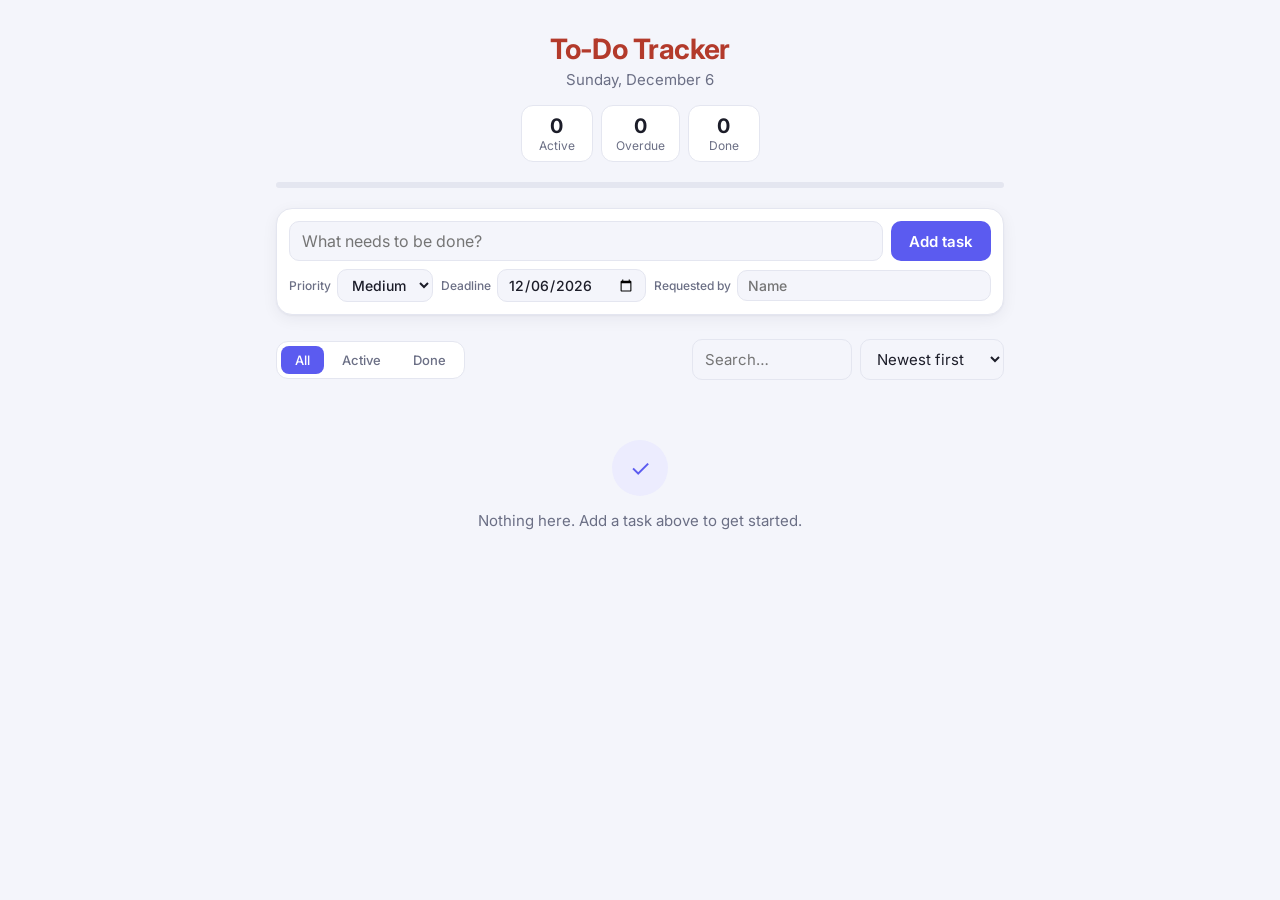
==== index.html @ 4bf9652a "Add to-do tracker app Plain HTML/CSS/JS to-do tracker with priority, deadline and requested-by field" ====
<!DOCTYPE html>
<html lang="en">
<head>
  <meta charset="utf-8">
  <meta name="viewport" content="width=device-width, initial-scale=1">
  <title>To-Do Tracker</title>
  <link rel="preconnect" href="https://fonts.googleapis.com">
  <link href="https://fonts.googleapis.com/css2?family=Inter:wght@400;500;600;700&display=swap" rel="stylesheet">
  <link rel="stylesheet" href="styles.css">
</head>
<body>
  <main class="app">
    <header class="header">
      <div>
        <h1>To-Do Tracker</h1>
        <p class="subtitle" id="today"></p>
      </div>
      <div class="stats">
        <div class="stat"><span id="statActive">0</span>Active</div>
        <div class="stat"><span id="statOverdue">0</span>Overdue</div>
        <div class="stat"><span id="statDone">0</span>Done</div>
      </div>
    </header>

    <div class="progress"><div class="progress-bar" id="progressBar"></div></div>

    <form id="taskForm" class="card form">
      <div class="form-main">
        <input id="item" placeholder="What needs to be done?" required autocomplete="off">
        <button type="button" id="cancelEdit" class="btn ghost" hidden>Cancel</button>
        <button type="submit" id="submitBtn" class="btn primary">Add task</button>
      </div>
      <div class="form-row">
        <label><span class="label-text">Priority</span>
          <select id="priority">
            <option value="High">High</option>
            <option value="Medium" selected>Medium</option>
            <option value="Low">Low</option>
          </select>
        </label>
        <label><span class="label-text">Deadline</span>
          <input id="deadline" type="date">
        </label>
        <label><span class="label-text">Requested by</span>
          <input id="requestedBy" placeholder="Name" autocomplete="off">
        </label>
      </div>
    </form>

    <div class="toolbar">
      <div class="chips" id="filters">
        <button class="chip active" data-filter="all">All</button>
        <button class="chip" data-filter="active">Active</button>
        <button class="chip" data-filter="done">Done</button>
      </div>
      <div class="toolbar-right">
        <input id="search" type="search" placeholder="Search…">
        <select id="sort">
          <option value="created">Newest first</option>
          <option value="priority">Priority</option>
          <option value="deadline">Deadline</option>
          <option value="requestedBy">Requested by</option>
        </select>
      </div>
    </div>

    <ul id="taskList" class="task-list"></ul>
    <div id="empty" class="empty" hidden>
      <div class="empty-icon">✓</div>
      <p>Nothing here. Add a task above to get started.</p>
    </div>
  </main>

  <script src="app.js"></script>
</body>
</html>
---- styles.css ----
:root {
  --bg: #f4f5fb;
  --card: #ffffff;
  --text: #1c1d29;
  --muted: #6b6f85;
  --border: #e4e6f0;
  --accent: #5b5bf0;
  --accent-soft: #ececfe;
  --high: #e5484d;
  --high-soft: #fdecec;
  --medium: #e08a00;
  --medium-soft: #fff4e0;
  --low: #2f9e6a;
  --low-soft: #e6f6ee;
  --heading: #b33a2b;
  --shadow: 0 1px 2px rgba(20, 20, 50, 0.04), 0 4px 16px rgba(20, 20, 50, 0.06);
}

@media (prefers-color-scheme: dark) {
  :root {
    --bg: #12131a;
    --card: #1c1d27;
    --text: #ececf3;
    --muted: #9195ab;
    --border: #2c2e3c;
    --accent: #8080ff;
    --accent-soft: #272848;
    --high-soft: #3a1d20;
    --medium-soft: #3a2c14;
    --low-soft: #17322a;
    --heading: #e0705f;
    --shadow: 0 4px 16px rgba(0, 0, 0, 0.3);
  }
}

* { box-sizing: border-box; }

body {
  margin: 0;
  background: var(--bg);
  color: var(--text);
  font-family: "Inter", system-ui, sans-serif;
  font-size: 15px;
}

.app { max-width: 760px; margin: 0 auto; padding: 32px 16px 64px; }

/* Header */
.header { display: flex; flex-direction: column; align-items: center; text-align: center; gap: 16px; }
h1 { margin: 0; font-size: 28px; font-weight: 700; letter-spacing: -0.02em; color: var(--heading); }
.subtitle { margin: 4px 0 0; color: var(--muted); }
.stats { display: flex; gap: 8px; }
.stat {
  background: var(--card); border: 1px solid var(--border); border-radius: 12px;
  padding: 8px 14px; font-size: 12px; color: var(--muted); text-align: center; min-width: 72px;
}
.stat span { display: block; font-size: 20px; font-weight: 700; color: var(--text); }

.progress { height: 6px; background: var(--border); border-radius: 99px; margin: 20px 0; overflow: hidden; }
.progress-bar { height: 100%; width: 0; background: var(--accent); border-radius: 99px; transition: width 0.4s ease; }

/* Cards & form */
.card { background: var(--card); border: 1px solid var(--border); border-radius: 16px; box-shadow: var(--shadow); }
.form { padding: 12px; display: flex; flex-direction: column; gap: 8px; transition: border-color 0.2s; }
.form.editing { border-color: var(--accent); }
/* Line 1: task text + buttons. Line 2: priority, deadline, requested by. */
.form-main { display: flex; gap: 8px; }
.form-main #item { flex: 1; min-width: 0; }
.form-main .btn { flex-shrink: 0; }
.form-row { display: grid; grid-template-columns: auto auto 1fr; gap: 8px; }
.form-row label { display: flex; align-items: center; gap: 6px; min-width: 0; font-size: 12px; font-weight: 500; color: var(--muted); }
.form-row input, .form-row select { min-width: 0; }
.form-row label:last-child input { flex: 1; }
.label-text { white-space: nowrap; }

input, select {
  font: inherit; color: var(--text); background: var(--bg);
  border: 1px solid var(--border); border-radius: 10px; padding: 9px 12px;
  outline: none; transition: border-color 0.15s, box-shadow 0.15s;
}
input:focus, select:focus { border-color: var(--accent); box-shadow: 0 0 0 3px var(--accent-soft); }
#item { font-size: 16px; padding: 9px 12px; }
.form-row input, .form-row select { padding: 6px 10px; font-size: 14px; }

.btn {
  font: inherit; font-weight: 600; border: none; border-radius: 10px;
  padding: 10px 18px; cursor: pointer; transition: transform 0.1s, opacity 0.15s, background 0.15s;
}
.btn:active { transform: scale(0.97); }
.btn.primary { background: var(--accent); color: #fff; }
.btn.primary:hover { opacity: 0.9; }
.btn.ghost { background: transparent; color: var(--muted); }
.btn.ghost:hover { background: var(--accent-soft); }

/* Toolbar */
.toolbar { display: flex; justify-content: space-between; align-items: center; gap: 12px; margin: 24px 0 12px; flex-wrap: wrap; }
.toolbar-right { display: flex; gap: 8px; }
.toolbar-right input { width: 160px; }
.chips { display: flex; gap: 4px; background: var(--card); border: 1px solid var(--border); border-radius: 12px; padding: 4px; }
.chip {
  font: inherit; font-size: 13px; font-weight: 500; border: none; background: transparent;
  color: var(--muted); padding: 6px 14px; border-radius: 8px; cursor: pointer; transition: background 0.15s, color 0.15s;
}
.chip.active { background: var(--accent); color: #fff; }

/* Task list */
.task-list { list-style: none; margin: 0; padding: 0; display: flex; flex-direction: column; gap: 8px; }
.task {
  display: flex; align-items: center; gap: 14px; padding: 14px 16px;
  border-left: 4px solid var(--border);
  animation: slideIn 0.25s ease;
  transition: opacity 0.2s, transform 0.2s;
}
.task:hover { transform: translateY(-1px); }
.task.priority-High { border-left-color: var(--high); }
.task.priority-Medium { border-left-color: var(--medium); }
.task.priority-Low { border-left-color: var(--low); }
.task.removing { opacity: 0; transform: translateX(20px); }

@keyframes slideIn { from { opacity: 0; transform: translateY(-6px); } to { opacity: 1; transform: none; } }

.check {
  appearance: none; flex-shrink: 0; width: 22px; height: 22px; padding: 0;
  border: 2px solid var(--border); border-radius: 50%; cursor: pointer;
  display: grid; place-content: center; background: transparent; transition: all 0.15s;
}
.check:hover { border-color: var(--accent); }
.check:checked { background: var(--accent); border-color: var(--accent); }
.check:checked::after { content: "✓"; color: #fff; font-size: 12px; font-weight: 700; }

.task-body { flex: 1; min-width: 0; }
.task-title { font-weight: 600; word-wrap: break-word; }
.task.done .task-title { text-decoration: line-through; color: var(--muted); }
.task.done { opacity: 0.65; }
.meta { display: flex; flex-wrap: wrap; gap: 6px; margin-top: 6px; }

.badge { font-size: 12px; font-weight: 500; padding: 3px 9px; border-radius: 99px; background: var(--bg); color: var(--muted); display: inline-flex; align-items: center; gap: 5px; }
.badge.High { background: var(--high-soft); color: var(--high); }
.badge.Medium { background: var(--medium-soft); color: var(--medium); }
.badge.Low { background: var(--low-soft); color: var(--low); }
.badge.overdue { background: var(--high-soft); color: var(--high); font-weight: 600; }
.badge.soon { background: var(--medium-soft); color: var(--medium); }
.avatar {
  width: 18px; height: 18px; border-radius: 50%; background: var(--accent); color: #fff;
  font-size: 10px; font-weight: 700; display: grid; place-content: center;
}

.actions { display: flex; gap: 2px; opacity: 0; transition: opacity 0.15s; }
.task:hover .actions, .task:focus-within .actions { opacity: 1; }
.icon-btn {
  border: none; background: transparent; color: var(--muted); cursor: pointer;
  width: 32px; height: 32px; border-radius: 8px; display: grid; place-content: center; transition: background 0.15s, color 0.15s;
}
.icon-btn:hover { background: var(--accent-soft); color: var(--accent); }
.icon-btn.delete:hover { background: var(--high-soft); color: var(--high); }

.empty { text-align: center; color: var(--muted); padding: 48px 16px; }
.empty-icon {
  width: 56px; height: 56px; margin: 0 auto 12px; border-radius: 50%;
  background: var(--accent-soft); color: var(--accent); font-size: 24px; display: grid; place-content: center;
}

/* Phones hide the scrollbar until you scroll; the demo copies that */
html.demo { scrollbar-width: none; }

@media (max-width: 600px) {
  .app { padding-top: 16px; }
  h1 { font-size: 24px; }
  .progress { margin: 16px 0; }
  .form { padding: 10px; gap: 8px; }
  .form-main .btn { padding: 9px 14px; }
  /* No room for label text on phones: hide it visually, keep it for screen readers */
  .label-text { position: absolute; width: 1px; height: 1px; overflow: hidden; clip: rect(0 0 0 0); }
  .form-row { grid-template-columns: auto minmax(0, 1.15fr) minmax(0, 0.85fr); gap: 6px; }
  .form-row input, .form-row select { width: 100%; padding: 6px 8px; font-size: 13px; }
  #deadline { padding-right: 4px; }
  .toolbar { margin: 20px 0 10px; }
  .toolbar-right { width: 100%; }
  .toolbar-right input { flex: 1; width: auto; min-width: 0; }
  .actions { opacity: 1; }
  .stats { width: 100%; }
  .stat { flex: 1; }
}
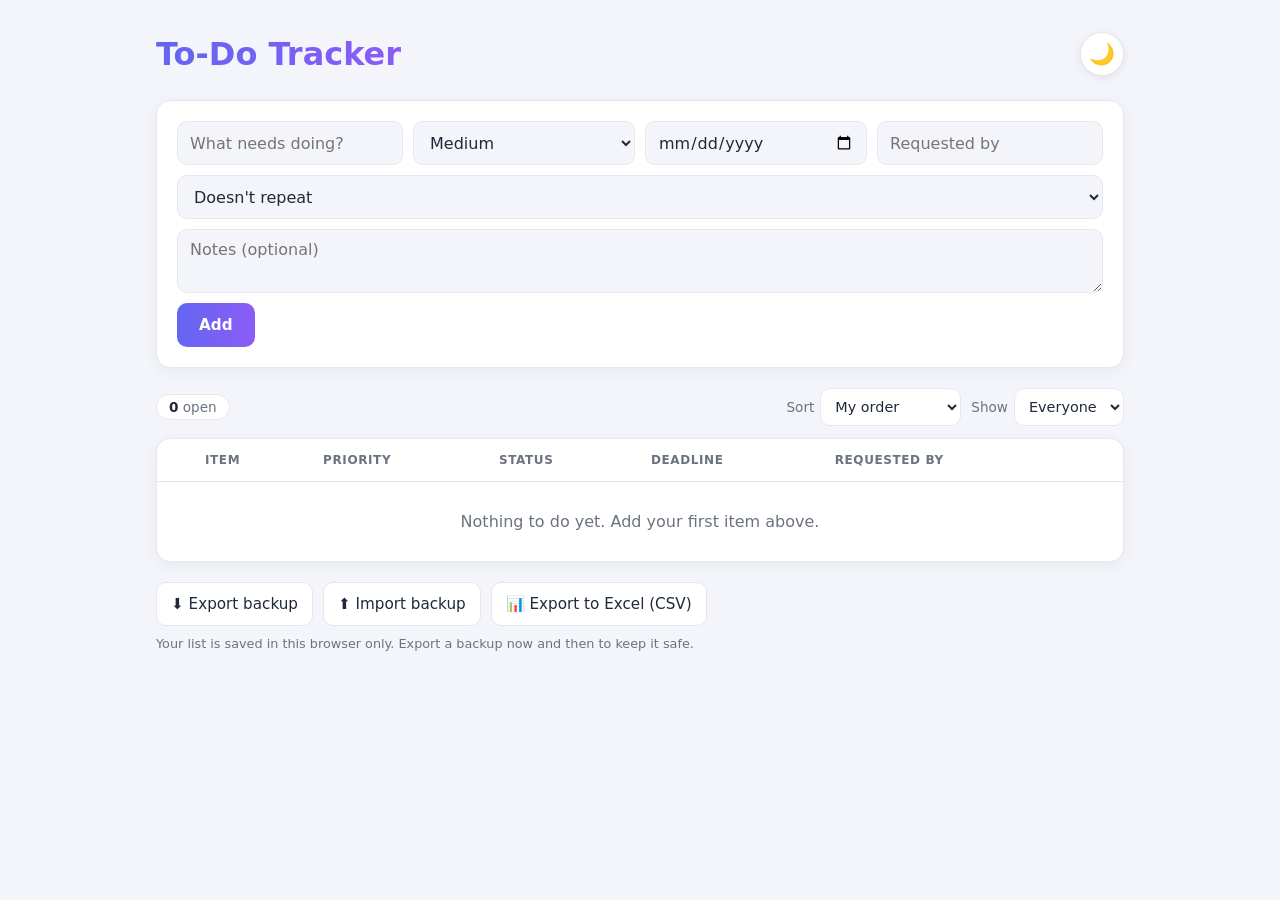
==== commit 9ae218b3: "Replace app with the current version of the to-do tracker Adds status, notes, repeating tasks, done " ====
--- a/index.html
+++ b/index.html
@@ -1,75 +1,445 @@
 <!DOCTYPE html>
 <html lang="en">
 <head>
-  <meta charset="utf-8">
-  <meta name="viewport" content="width=device-width, initial-scale=1">
+  <meta charset="UTF-8">
+  <meta name="viewport" content="width=device-width, initial-scale=1, viewport-fit=cover">
+  <meta name="theme-color" content="#6366f1">
+  <meta name="apple-mobile-web-app-capable" content="yes">
   <title>To-Do Tracker</title>
-  <link rel="preconnect" href="https://fonts.googleapis.com">
-  <link href="https://fonts.googleapis.com/css2?family=Inter:wght@400;500;600;700&display=swap" rel="stylesheet">
-  <link rel="stylesheet" href="styles.css">
+  <script>
+    // Apply the saved light/dark choice before the page draws, so it doesn't flash.
+    try {
+      const t = localStorage.getItem('theme');
+      if (t) document.documentElement.dataset.theme = t;
+    } catch (e) {}
+  </script>
+  <style>
+    /* Colour palette (change these to re-theme the whole app) */
+    :root {
+      --bg: #f4f5fb;
+      --card: #ffffff;
+      --text: #1f2937;
+      --muted: #6b7280;
+      --border: #e5e7eb;
+      --accent: #6366f1;
+      --accent-2: #8b5cf6;
+      --high: #dc2626;    --high-bg: #fee2e2;
+      --medium: #b45309;  --medium-bg: #fef3c7;
+      --low: #047857;     --low-bg: #d1fae5;
+      --info: #2563eb;    --info-bg: #dbeafe;
+      --wait: #9333ea;    --wait-bg: #f3e8ff;
+      --success: #059669; --success-bg: #ecfdf5;
+      --success-btn: #059669; /* same in both themes so white button text stays readable */
+      color-scheme: light;
+    }
+    /* Dark colours: used when the device is in dark mode (unless the user picked light),
+       or when the user picked dark with the toggle. */
+    @media (prefers-color-scheme: dark) {
+      :root:not([data-theme="light"]) {
+        --bg: #0f172a; --card: #1e293b; --text: #e2e8f0; --muted: #94a3b8; --border: #334155;
+        --high: #f87171; --high-bg: #451a1a; --medium: #fbbf24; --medium-bg: #422c0b;
+        --low: #34d399; --low-bg: #0b3b2e; --info: #60a5fa; --info-bg: #172554;
+        --wait: #c084fc; --wait-bg: #3b0764; --success: #34d399; --success-bg: #0b3b2e;
+        color-scheme: dark;
+      }
+    }
+    :root[data-theme="dark"] {
+      --bg: #0f172a; --card: #1e293b; --text: #e2e8f0; --muted: #94a3b8; --border: #334155;
+      --high: #f87171; --high-bg: #451a1a; --medium: #fbbf24; --medium-bg: #422c0b;
+      --low: #34d399; --low-bg: #0b3b2e; --info: #60a5fa; --info-bg: #172554;
+      --wait: #c084fc; --wait-bg: #3b0764; --success: #34d399; --success-bg: #0b3b2e;
+      color-scheme: dark;
+    }
+
+    * { box-sizing: border-box; }
+    html { -webkit-text-size-adjust: 100%; }
+    html.demo { scrollbar-width: none; }               /* demo mode (mockup.html): no scrollbars */
+    html.demo::-webkit-scrollbar { display: none; }
+    body {
+      font-family: system-ui, -apple-system, "Segoe UI", Roboto, sans-serif;
+      background: var(--bg);
+      color: var(--text);
+      max-width: 1000px;
+      margin: 0 auto;
+      /* env() keeps content clear of the iPhone notch and home bar */
+      padding: max(32px, env(safe-area-inset-top)) max(16px, env(safe-area-inset-right))
+               max(32px, env(safe-area-inset-bottom)) max(16px, env(safe-area-inset-left));
+      transition: background 0.3s, color 0.3s;
+      -webkit-tap-highlight-color: transparent;
+    }
+
+    header {
+      display: flex;
+      align-items: center;
+      justify-content: space-between;
+      gap: 12px;
+      margin-bottom: 24px;
+    }
+    h1 {
+      margin: 0;
+      font-size: 2rem;
+      background: linear-gradient(90deg, var(--accent), var(--accent-2));
+      -webkit-background-clip: text;
+      background-clip: text;
+      color: transparent;
+    }
+    #theme-toggle {
+      width: 44px;
+      height: 44px;
+      flex-shrink: 0;
+      border-radius: 50%;
+      font-size: 1.3rem;
+      background: var(--card);
+      border: 1px solid var(--border);
+      box-shadow: 0 2px 8px rgba(0, 0, 0, 0.08);
+    }
+
+    .card {
+      background: var(--card);
+      border: 1px solid var(--border);
+      border-radius: 14px;
+      box-shadow: 0 4px 16px rgba(0, 0, 0, 0.05);
+      padding: 20px;
+      margin-bottom: 20px;
+    }
+
+    /* ---------- Add / edit form ---------- */
+    form { display: flex; flex-wrap: wrap; gap: 10px; }
+    input, select, textarea {
+      flex: 1 1 160px;
+      min-height: 44px;
+      padding: 10px 12px;
+      border: 1px solid var(--border);
+      border-radius: 10px;
+      background: var(--bg);
+      color: var(--text);
+      font: inherit;
+      font-size: 16px; /* 16px stops iPhones zooming in when you tap a field */
+    }
+    textarea { flex: 1 1 100%; min-height: 64px; resize: vertical; }
+    input:focus, select:focus, textarea:focus {
+      outline: none;
+      border-color: var(--accent);
+      box-shadow: 0 0 0 3px rgba(99, 102, 241, 0.25);
+    }
+    button {
+      cursor: pointer;
+      border: none;
+      border-radius: 10px;
+      font: inherit;
+      font-size: 0.95rem;
+      color: var(--text);
+      transition: transform 0.1s, opacity 0.2s, background 0.2s;
+    }
+    button:hover { opacity: 0.9; }
+    button:active { transform: scale(0.95); }
+    button[hidden] { display: none; }
+    .form-buttons { display: flex; gap: 10px; }
+    form button {
+      min-height: 44px;
+      padding: 10px 22px;
+      color: #fff;
+      font-weight: 600;
+      background: linear-gradient(90deg, var(--accent), var(--accent-2));
+    }
+    form button.secondary {
+      color: var(--text);
+      background: var(--bg);
+      border: 1px solid var(--border);
+    }
+
+    /* ---------- Pop-up message (done / deleted + Undo) ---------- */
+    #message {
+      display: none;
+      position: fixed;
+      z-index: 10;
+      left: 50%;
+      transform: translateX(-50%);
+      bottom: max(20px, env(safe-area-inset-bottom));
+      width: calc(100% - 32px);
+      max-width: 560px;
+      align-items: center;
+      justify-content: space-between;
+      gap: 12px;
+      padding: 12px 16px;
+      background: var(--success-bg);
+      color: var(--success);
+      border: 1px solid var(--success);
+      border-radius: 12px;
+      box-shadow: 0 10px 30px rgba(0, 0, 0, 0.2);
+      font-weight: 500;
+    }
+    #message.show { display: flex; }
+    #message button {
+      flex-shrink: 0;
+      min-height: 36px;
+      padding: 6px 16px;
+      color: #fff;
+      background: var(--success-btn);
+      font-weight: 600;
+    }
+
+    /* ---------- Counter, sort and filter ---------- */
+    .toolbar {
+      display: flex;
+      flex-wrap: wrap;
+      align-items: center;
+      justify-content: space-between;
+      gap: 12px;
+      margin-bottom: 12px;
+    }
+    .counter { display: flex; flex-wrap: wrap; gap: 8px; }
+    .count {
+      padding: 4px 12px;
+      border-radius: 999px;
+      background: var(--card);
+      border: 1px solid var(--border);
+      font-size: 0.85rem;
+      color: var(--muted);
+    }
+    .count b { color: var(--text); }
+    .count.overdue, .count.overdue b { color: var(--high); background: var(--high-bg); border-color: transparent; }
+    .controls { display: flex; flex-wrap: wrap; gap: 10px; }
+    .controls label { display: flex; align-items: center; gap: 6px; font-size: 0.85rem; color: var(--muted); }
+    .controls select { flex: none; min-height: 38px; padding: 6px 10px; font-size: 0.9rem; background: var(--card); }
+
+    /* ---------- Items table ---------- */
+    .table-wrap { padding: 0; overflow: hidden; }
+    table { width: 100%; border-collapse: collapse; }
+    th {
+      text-align: left;
+      font-size: 0.75rem;
+      text-transform: uppercase;
+      letter-spacing: 0.05em;
+      color: var(--muted);
+      padding: 14px 16px;
+      border-bottom: 1px solid var(--border);
+    }
+    td { padding: 12px 16px; border-bottom: 1px solid var(--border); vertical-align: middle; }
+    tbody tr:last-child td { border-bottom: none; }
+    tbody tr:hover { background: rgba(99, 102, 241, 0.05); }
+
+    .item-name { font-weight: 500; }
+    .notes { margin-top: 4px; font-size: 0.85rem; color: var(--muted); white-space: pre-wrap; word-break: break-word; }
+    .meta { margin-top: 4px; font-size: 0.78rem; color: var(--muted); }
+    td.deadline-cell { white-space: nowrap; }
+
+    /* Finished items: struck through and faded */
+    tr.done .item-name { text-decoration: line-through; }
+    tr.done td.title, tr.done td.deadline-cell, tr.done td.req, tr.done .badge { opacity: 0.6; }
+
+    /* Drag handle (only shown when sorting by "My order") */
+    th.handle-cell, td.handle-cell { width: 32px; padding-right: 0; }
+    .handle {
+      display: inline-block;
+      padding: 4px;
+      font-size: 1.2rem;
+      line-height: 1;
+      color: var(--muted);
+      cursor: grab;
+      touch-action: none; /* lets a finger drag without scrolling the page */
+      user-select: none;
+    }
+    .no-drag .handle-cell { display: none; }
+    tr.dragging { background: var(--card); box-shadow: 0 8px 24px rgba(0, 0, 0, 0.18); }
+    tr.dragging .handle { cursor: grabbing; }
+
+    /* Priority badges */
+    .badge {
+      display: inline-block;
+      padding: 3px 10px;
+      border-radius: 999px;
+      font-size: 0.8rem;
+      font-weight: 600;
+    }
+    .badge.high { color: var(--high); background: var(--high-bg); }
+    .badge.medium { color: var(--medium); background: var(--medium-bg); }
+    .badge.low { color: var(--low); background: var(--low-bg); }
+
+    /* Status picker, coloured by status */
+    .status-select {
+      flex: none;
+      min-height: 32px;
+      padding: 4px 8px;
+      font-size: 0.85rem;
+      font-weight: 600;
+      border-radius: 999px;
+      border: 1px solid transparent;
+      cursor: pointer;
+    }
+    .st-todo { color: var(--muted); background: var(--bg); border-color: var(--border); }
+    .st-progress { color: var(--info); background: var(--info-bg); }
+    .st-waiting { color: var(--wait); background: var(--wait-bg); }
+    .st-done { color: var(--success); background: var(--success-bg); }
+
+    /* Deadline: amber when due today/tomorrow, red when overdue */
+    .due { display: inline-flex; flex-direction: column; line-height: 1.3; }
+    .due small { font-size: 0.75rem; color: var(--muted); }
+    .due.soon, .due.soon small { color: var(--medium); font-weight: 600; }
+    .due.overdue, .due.overdue small { color: var(--high); font-weight: 600; }
+
+    /* Row buttons: Done/Undo, edit, delete */
+    td.actions { white-space: nowrap; text-align: right; }
+    td.actions button {
+      min-width: 36px;
+      min-height: 36px;
+      padding: 6px 10px;
+      margin-left: 4px;
+      background: transparent;
+    }
+    td.actions button.done-btn { color: #fff; background: var(--success-btn); font-weight: 600; }
+    tr.done td.actions button.done-btn { background: var(--muted); }
+    td.actions button:not(.done-btn):hover { background: var(--bg); }
+
+    td.empty { white-space: normal; text-align: center; color: var(--muted); padding: 30px; }
+
+    /* ---------- Backup buttons ---------- */
+    .backup { display: flex; flex-wrap: wrap; gap: 10px; }
+    .backup button {
+      min-height: 44px;
+      padding: 10px 14px;
+      background: var(--card);
+      border: 1px solid var(--border);
+    }
+    .hint { margin: 10px 0 90px; font-size: 0.8rem; color: var(--muted); }
+
+    /* ---------- Phones (iPhone / Android) ---------- */
+    @media (max-width: 640px) {
+      body { padding-top: max(20px, env(safe-area-inset-top)); }
+      h1 { font-size: 1.6rem; }
+      .card { padding: 16px; border-radius: 16px; }
+
+      /* Form: one field per line, full-width buttons */
+      input, select, textarea, .form-buttons { flex: 1 1 100%; }
+      .form-buttons button { flex: 1; min-height: 48px; font-size: 1rem; }
+
+      /* Sort / filter take the full width; 16px text avoids iPhone zoom */
+      .controls, .controls label { flex: 1 1 100%; }
+      .controls select { flex: 1; font-size: 16px; min-height: 44px; }
+      .controls label { flex: 1 1 calc(50% - 5px); }
+      .controls { flex-wrap: nowrap; }
+
+      /* List: each item becomes its own card instead of a table row */
+      .table-wrap { padding: 0; background: none; border: none; box-shadow: none; overflow: visible; }
+      table, tbody, tr, td { display: block; width: 100%; }
+      thead { display: none; }
+      tbody tr {
+        position: relative;
+        background: var(--card);
+        border: 1px solid var(--border);
+        border-radius: 16px;
+        box-shadow: 0 4px 16px rgba(0, 0, 0, 0.05);
+        padding: 14px 16px;
+        margin-bottom: 12px;
+      }
+      tbody tr:hover { background: var(--card); }
+      td {
+        border: none;
+        padding: 5px 0;
+        display: flex;
+        justify-content: space-between;
+        align-items: center;
+        gap: 12px;
+      }
+      /* Small grey label in front of each value, from the cell's data-label */
+      td[data-label]::before {
+        content: attr(data-label);
+        font-size: 0.8rem;
+        color: var(--muted);
+      }
+      td.title { display: block; font-size: 1.1rem; padding: 0 40px 8px 0; }
+      td.blank { display: none; } /* hide empty deadline / requested-by lines */
+      td.handle-cell { position: absolute; top: 10px; right: 10px; width: auto; padding: 0; }
+      .handle { font-size: 1.4rem; padding: 6px; }
+      .due { align-items: flex-end; text-align: right; }
+      .status-select { font-size: 16px; min-height: 38px; padding: 4px 12px; }
+
+      /* Buttons along the bottom of the card, big enough for a thumb */
+      td.actions {
+        justify-content: flex-end;
+        gap: 8px;
+        margin-top: 10px;
+        padding-top: 12px;
+        border-top: 1px solid var(--border);
+      }
+      td.actions button { min-width: 44px; min-height: 44px; margin: 0; font-size: 1.1rem; }
+      td.actions button.done-btn { flex: 1; font-size: 1rem; }
+
+      td.empty { display: block; background: var(--card); border-radius: 16px; }
+      .backup button { flex: 1 1 100%; }
+    }
+  </style>
 </head>
 <body>
-  <main class="app">
-    <header class="header">
-      <div>
-        <h1>To-Do Tracker</h1>
-        <p class="subtitle" id="today"></p>
-      </div>
-      <div class="stats">
-        <div class="stat"><span id="statActive">0</span>Active</div>
-        <div class="stat"><span id="statOverdue">0</span>Overdue</div>
-        <div class="stat"><span id="statDone">0</span>Done</div>
-      </div>
-    </header>
-
-    <div class="progress"><div class="progress-bar" id="progressBar"></div></div>
-
-    <form id="taskForm" class="card form">
-      <div class="form-main">
-        <input id="item" placeholder="What needs to be done?" required autocomplete="off">
-        <button type="button" id="cancelEdit" class="btn ghost" hidden>Cancel</button>
-        <button type="submit" id="submitBtn" class="btn primary">Add task</button>
-      </div>
-      <div class="form-row">
-        <label><span class="label-text">Priority</span>
-          <select id="priority">
-            <option value="High">High</option>
-            <option value="Medium" selected>Medium</option>
-            <option value="Low">Low</option>
-          </select>
-        </label>
-        <label><span class="label-text">Deadline</span>
-          <input id="deadline" type="date">
-        </label>
-        <label><span class="label-text">Requested by</span>
-          <input id="requestedBy" placeholder="Name" autocomplete="off">
-        </label>
+  <header>
+    <h1>To-Do Tracker</h1>
+    <button id="theme-toggle" type="button" aria-label="Switch to dark mode" title="Switch to dark mode">🌙</button>
+  </header>
+
+  <div class="card">
+    <form id="item-form">
+      <input id="item" placeholder="What needs doing?" required autocomplete="off">
+      <select id="priority" aria-label="Priority">
+        <option>High</option>
+        <option selected>Medium</option>
+        <option>Low</option>
+      </select>
+      <input id="deadline" type="date" aria-label="Deadline">
+      <input id="requested-by" placeholder="Requested by" list="requesters" autocomplete="off">
+      <datalist id="requesters"></datalist>
+      <select id="repeat" aria-label="Repeat">
+        <option value="">Doesn't repeat</option>
+        <option value="daily">Repeats daily</option>
+        <option value="weekly">Repeats weekly</option>
+        <option value="monthly">Repeats monthly</option>
+      </select>
+      <textarea id="notes" placeholder="Notes (optional)" rows="2"></textarea>
+      <div class="form-buttons">
+        <button type="submit" id="submit-btn">Add</button>
+        <button type="button" id="cancel-btn" class="secondary" hidden>Cancel</button>
       </div>
     </form>
-
-    <div class="toolbar">
-      <div class="chips" id="filters">
-        <button class="chip active" data-filter="all">All</button>
-        <button class="chip" data-filter="active">Active</button>
-        <button class="chip" data-filter="done">Done</button>
-      </div>
-      <div class="toolbar-right">
-        <input id="search" type="search" placeholder="Search…">
-        <select id="sort">
-          <option value="created">Newest first</option>
+  </div>
+
+  <div class="toolbar">
+    <div id="counter" class="counter" aria-live="polite"></div>
+    <div class="controls">
+      <label>Sort
+        <select id="sort-by">
+          <option value="manual">My order</option>
           <option value="priority">Priority</option>
           <option value="deadline">Deadline</option>
-          <option value="requestedBy">Requested by</option>
+          <option value="person">Requested by</option>
+          <option value="newest">Newest first</option>
         </select>
-      </div>
+      </label>
+      <label>Show
+        <select id="person-filter"></select>
+      </label>
     </div>
-
-    <ul id="taskList" class="task-list"></ul>
-    <div id="empty" class="empty" hidden>
-      <div class="empty-icon">✓</div>
-      <p>Nothing here. Add a task above to get started.</p>
-    </div>
-  </main>
+  </div>
+
+  <div class="card table-wrap">
+    <table id="item-table">
+      <thead>
+        <tr>
+          <th class="handle-cell"></th><th>Item</th><th>Priority</th><th>Status</th>
+          <th>Deadline</th><th>Requested by</th><th></th>
+        </tr>
+      </thead>
+      <tbody id="item-list"></tbody>
+    </table>
+  </div>
+
+  <div class="backup">
+    <button id="export-json" type="button">⬇️ Export backup</button>
+    <button id="import-btn" type="button">⬆️ Import backup</button>
+    <button id="export-csv" type="button">📊 Export to Excel (CSV)</button>
+    <input id="import-file" type="file" accept=".json,application/json" hidden>
+  </div>
+  <p class="hint">Your list is saved in this browser only. Export a backup now and then to keep it safe.</p>
+
+  <div id="message" role="status"></div>
 
   <script src="app.js"></script>
 </body>
